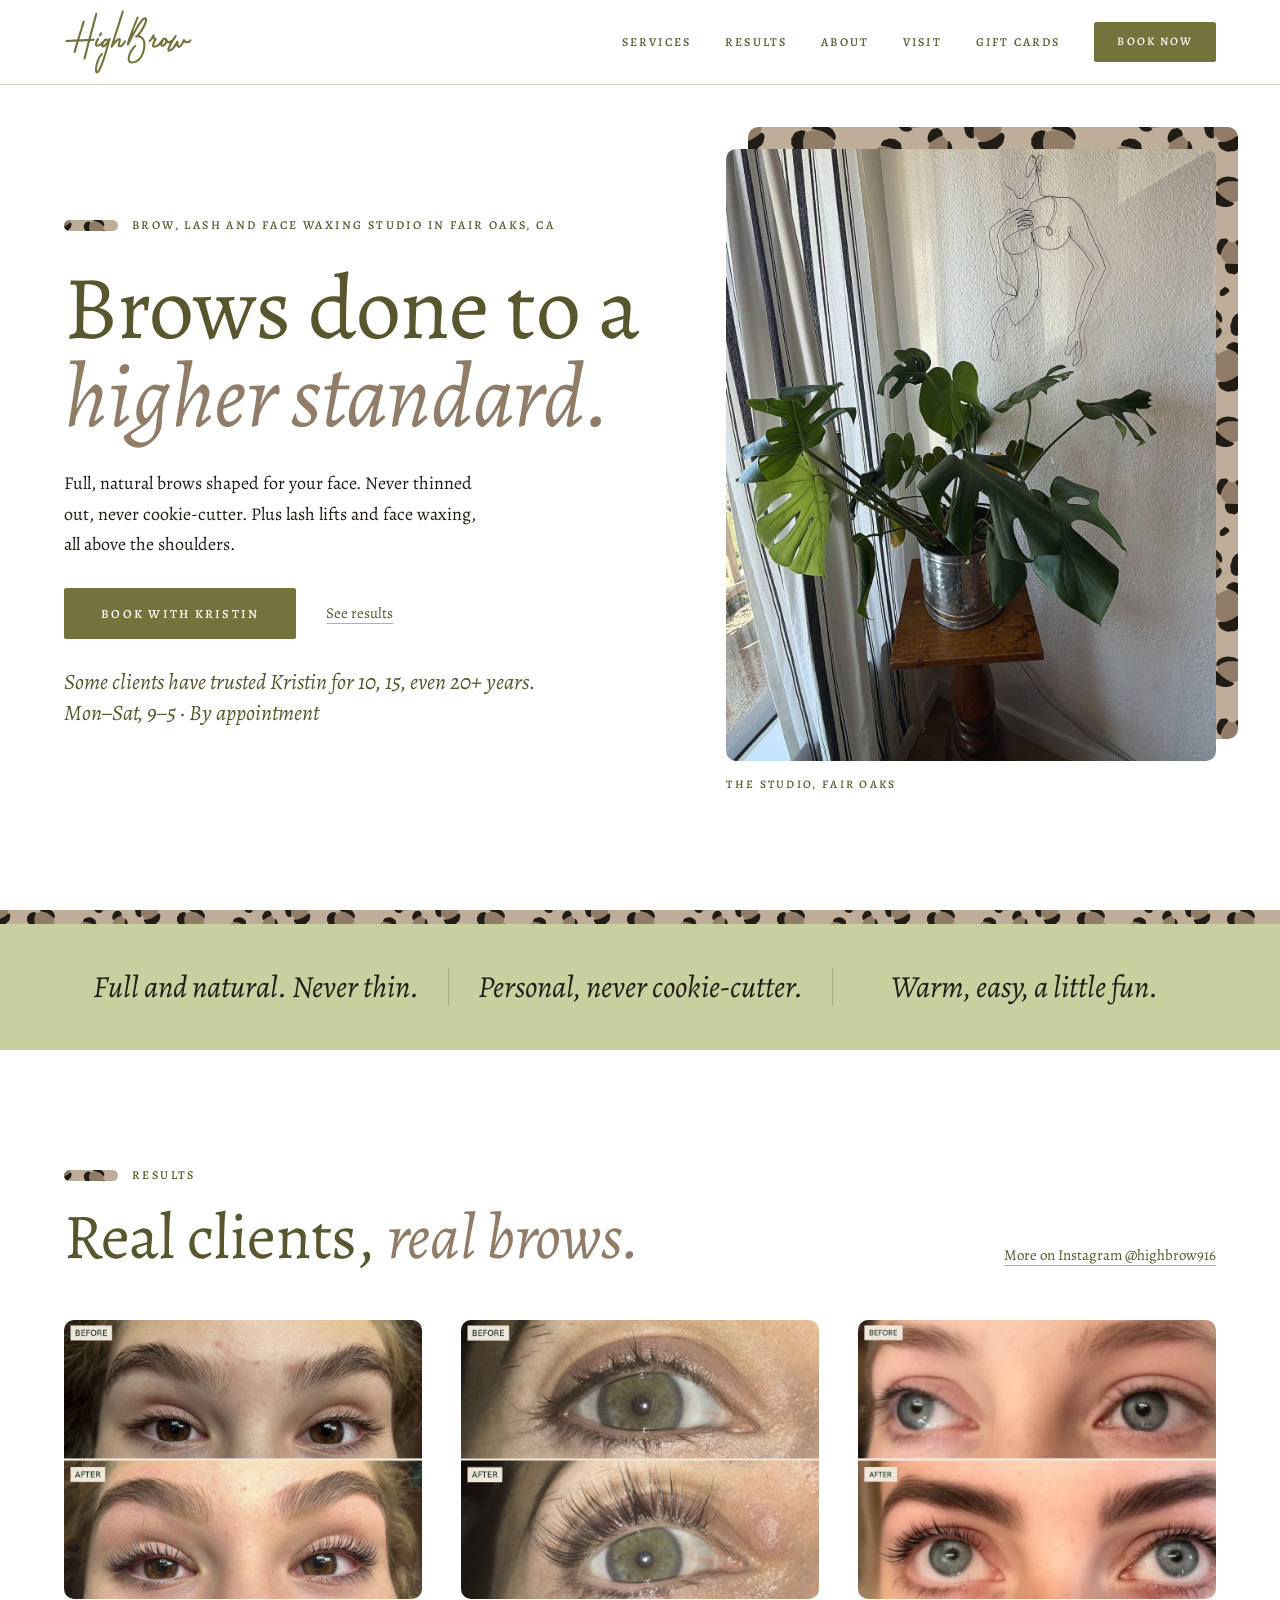
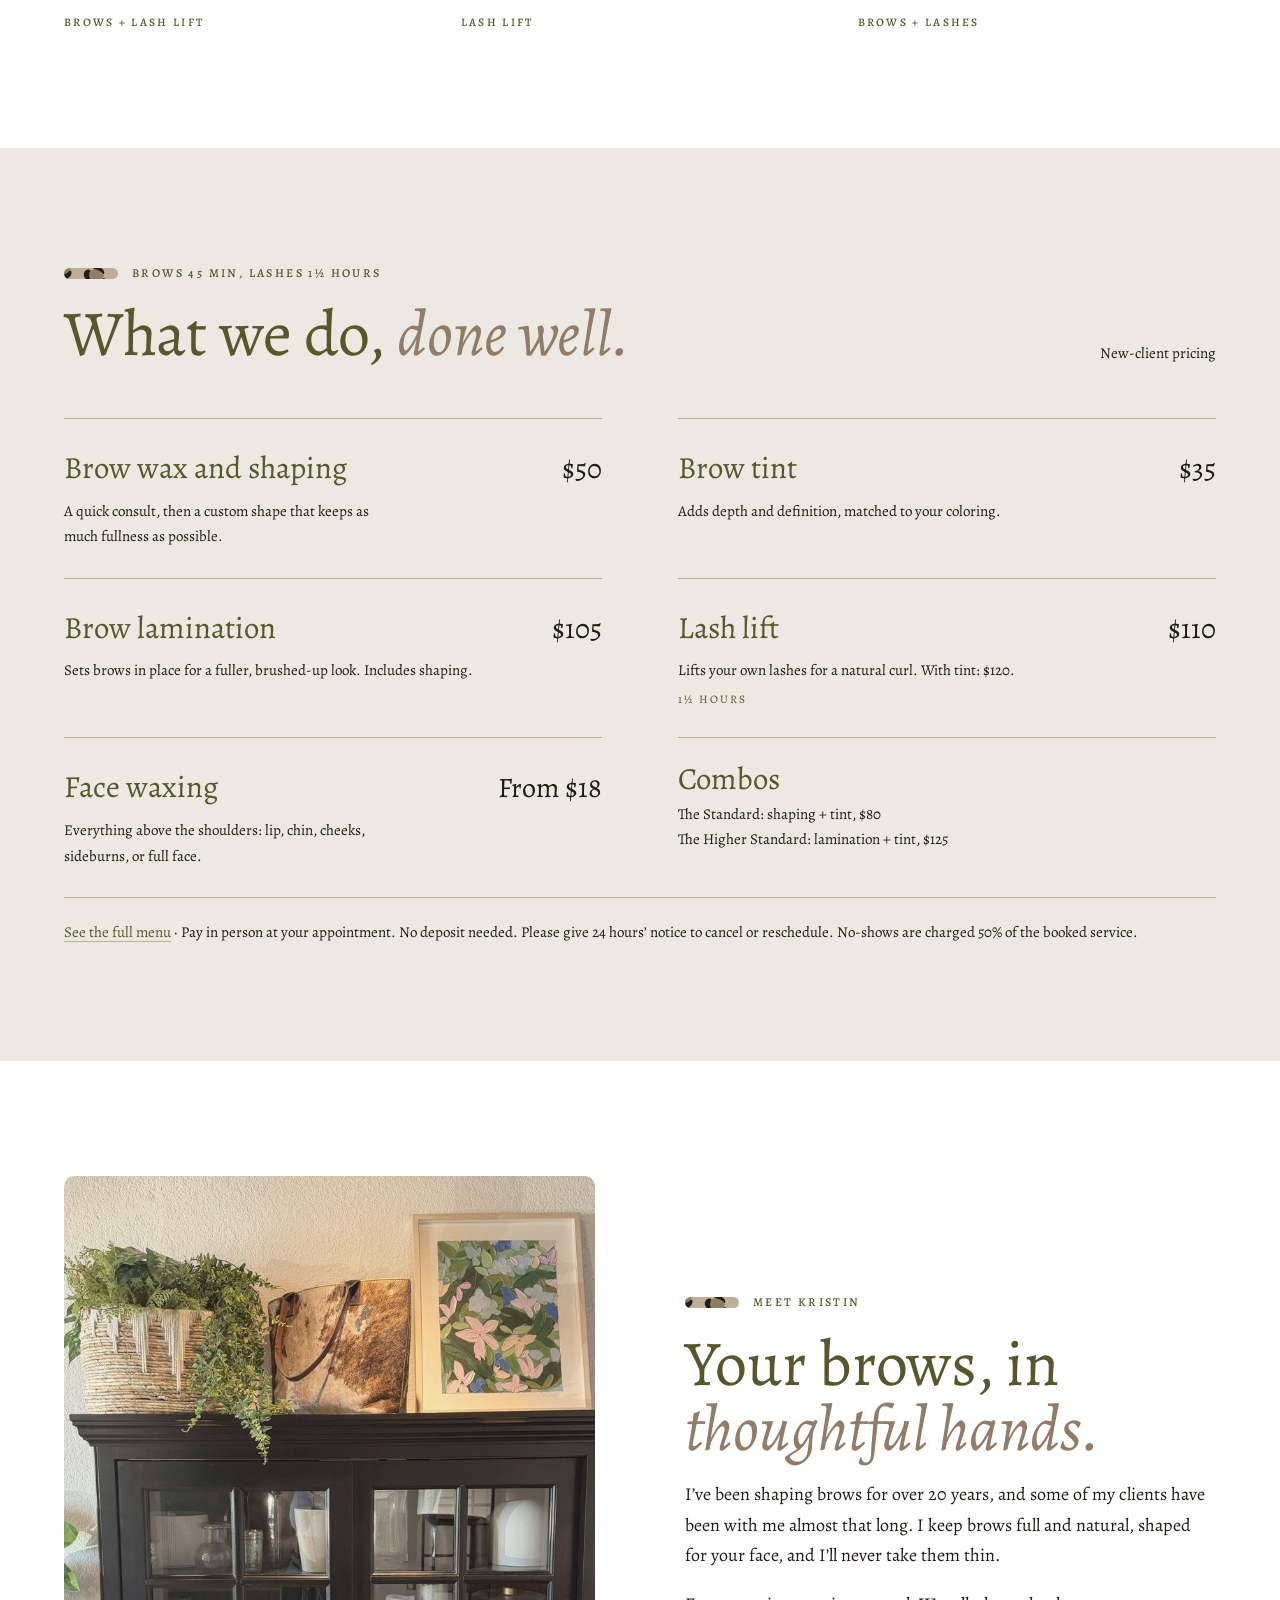
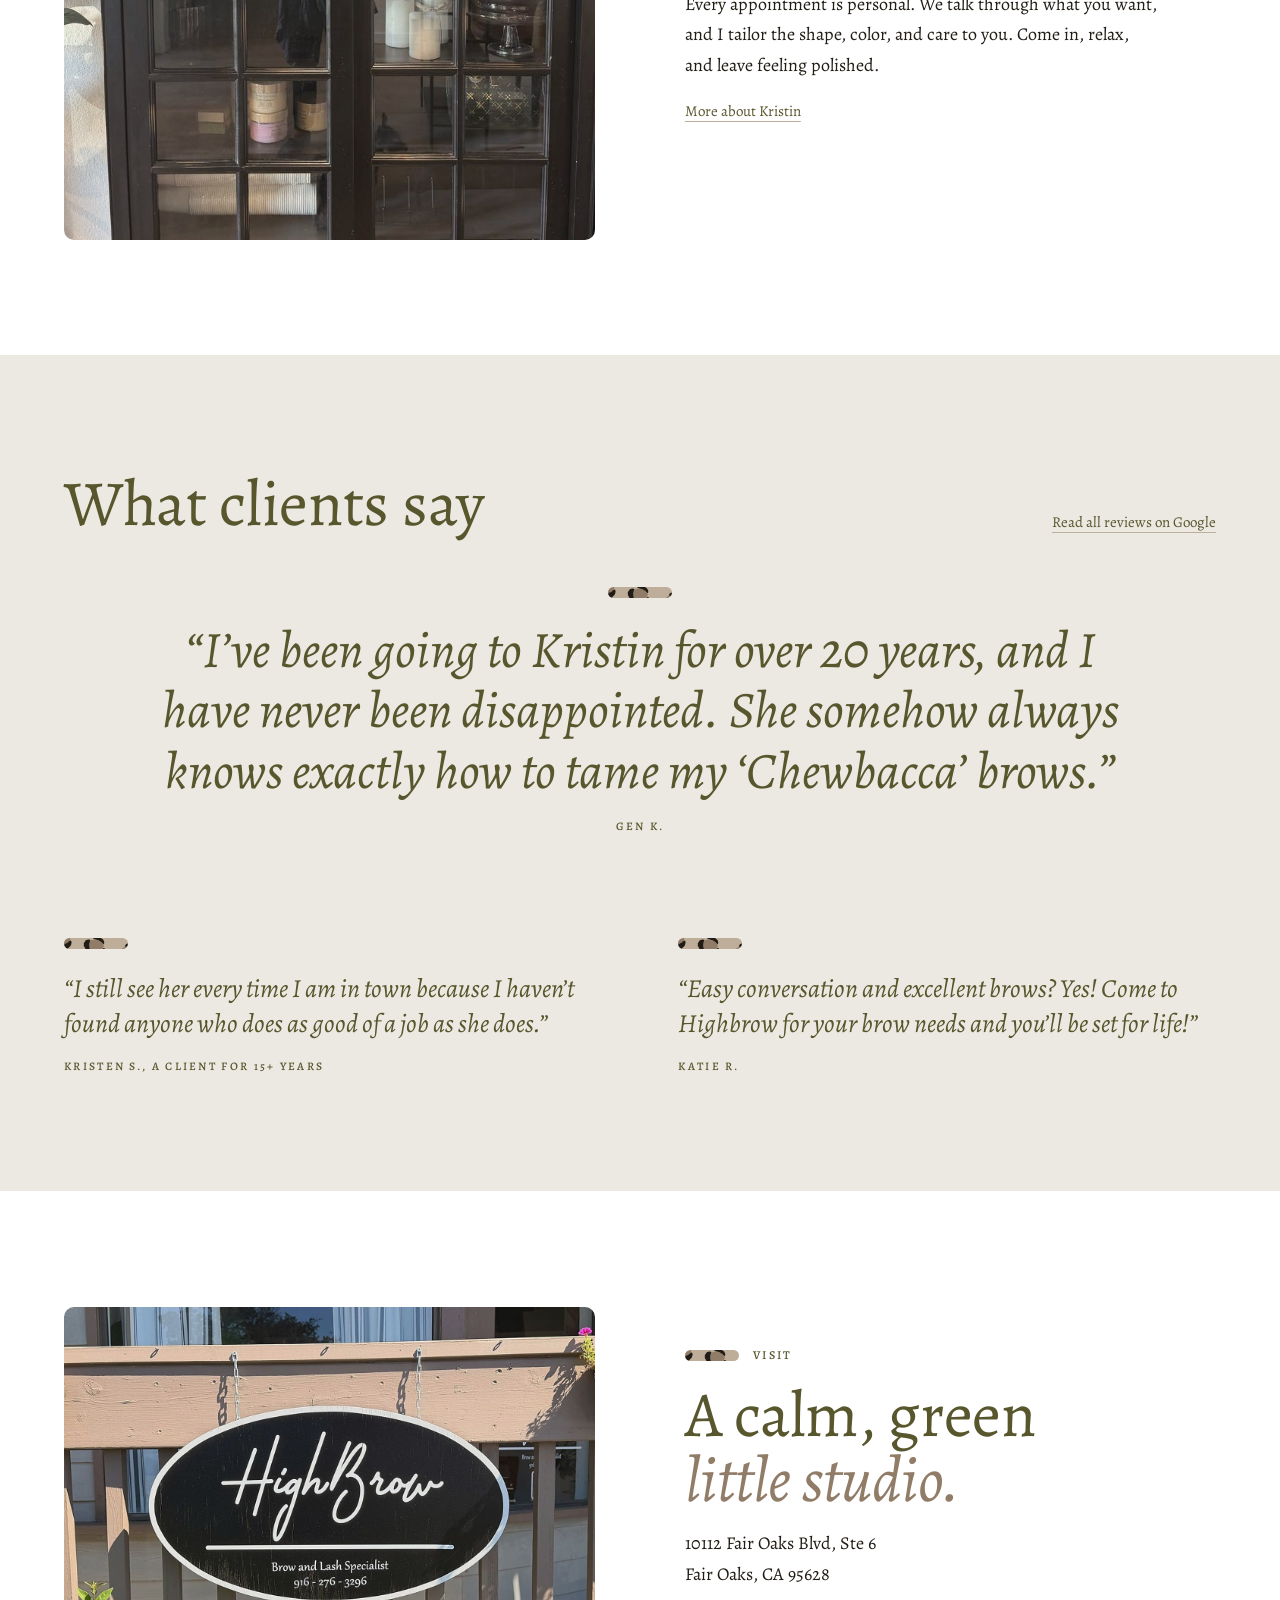
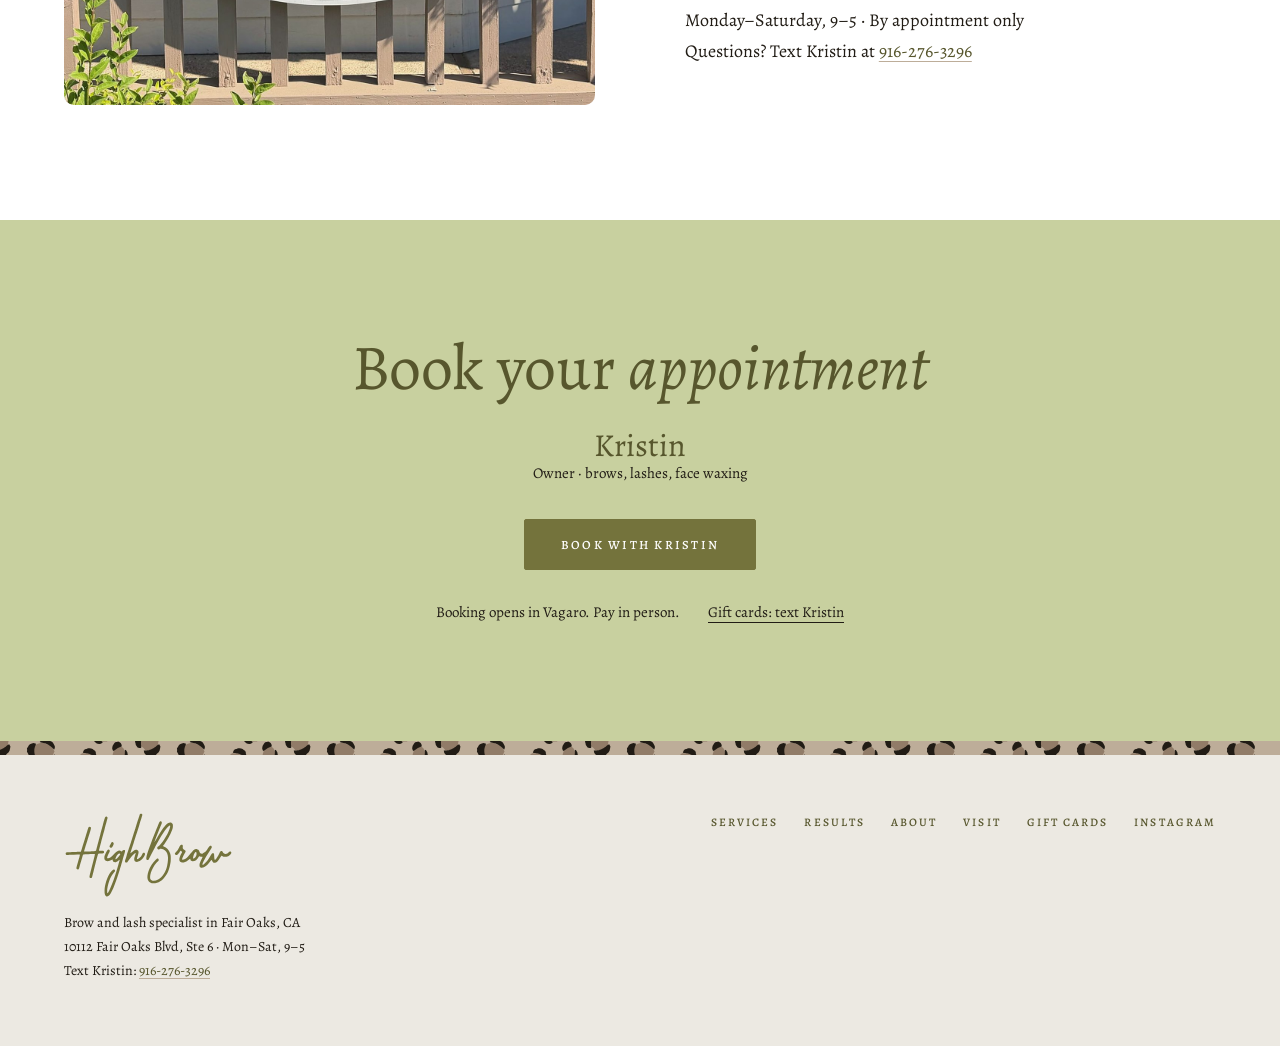
==== index.html @ 64d9496f "Initial commit via Netlify [skip ci]" ====
<!doctype html>
<html lang="en">
<head>
<meta charset="utf-8">
<meta name="viewport" content="width=device-width, initial-scale=1">
<script>document.documentElement.classList.add('js');setTimeout(function(){if(!window.hbReveal)document.documentElement.classList.remove('js')},2500)</script>
<title>Highbrow | Brow and lash studio in Fair Oaks, CA</title>
<meta name="description" content="Full, natural brows shaped for your face, plus lash lifts and face waxing. Brow specialist Kristin in Fair Oaks, CA. Mon–Sat, 9–5. Book online.">
<meta property="og:type" content="website">
<meta property="og:site_name" content="Highbrow">
<meta property="og:url" content="https://highbrow916.com/">
<meta property="og:title" content="Highbrow | Brow and lash studio in Fair Oaks, CA">
<meta property="og:description" content="Full, natural brows shaped for your face, plus lash lifts and face waxing. Brow specialist Kristin in Fair Oaks, CA. Mon–Sat, 9–5. Book online.">
<meta property="og:image" content="https://highbrow916.com/images/highbrow-share-card-v3.jpg">
<meta property="og:image:width" content="1200">
<meta property="og:image:height" content="630">
<meta property="og:image:alt" content="HighBrow, Brows done to a higher standard: before and after of a brow and lash lift at Highbrow in Fair Oaks, CA">
<meta name="twitter:card" content="summary_large_image">
<link rel="preconnect" href="https://fonts.googleapis.com">
<link rel="preconnect" href="https://fonts.gstatic.com" crossorigin>
<link href="https://fonts.googleapis.com/css2?family=Alegreya:ital,wght@0,400;0,500;1,400&display=swap" rel="stylesheet">
<link rel="stylesheet" href="styles.css">
<script src="site.js" defer></script>
</head>
<body><header class="top"><div class="wrap">
<a class="logo" href="index.html">HighBrow</a>
<nav class="nav" aria-label="Main"><a href="services.html">Services</a><a href="results.html">Results</a><a href="about.html">About</a><a href="visit.html">Visit</a><a href="sms:+19162763296">Gift&nbsp;cards</a><a class="btn" href="https://www.vagaro.com/highbrow">Book now</a></nav>
<details class="menu"><summary>Menu</summary><div class="panel"><a href="services.html">Services</a><a href="results.html">Results</a><a href="about.html">About</a><a href="visit.html">Visit</a><a href="sms:+19162763296">Gift&nbsp;cards</a><a href="https://www.vagaro.com/highbrow">Book&nbsp;now</a></div></details>
</div></header>
<main>
<section class="hero"><div class="copy">
<p class="reveal kicker">Brow, lash and face waxing studio in Fair&nbsp;Oaks,&nbsp;CA</p>
<h1 class="reveal">Brows done to a <em>higher&nbsp;standard.</em></h1>
<p class="reveal lead">Full, natural brows shaped for your face. Never thinned out, never <span class="nw">cookie-cutter.</span> Plus lash lifts and face waxing, all above&nbsp;the&nbsp;shoulders.</p>
<div class="reveal actions"><a class="btn" href="https://www.vagaro.com/highbrow">Book with Kristin</a><a href="results.html">See&nbsp;results</a></div>
<p class="reveal note">Some clients have trusted Kristin for 10, 15, even&nbsp;20+&nbsp;years.<br><span class="nw">Mon–Sat,</span> <span class="nw">9–5</span> ·&nbsp;By&nbsp;appointment</p>
</div><figure class="reveal hero-photo"><span class="frame"><img src="images/hero_monstera.jpg" alt="Monstera and line art in the Highbrow studio"></span><figcaption>The studio, Fair&nbsp;Oaks</figcaption></figure></section>
<div class="promise"><div class="wrap"><p class="reveal">Full and natural.&nbsp;Never&nbsp;thin.</p><p class="reveal">Personal,&nbsp;never&nbsp;<span class="nw">cookie-cutter.</span></p><p class="reveal">Warm, easy, a&nbsp;little&nbsp;fun.</p></div></div>
<section class="block"><div class="wrap"><div class="head"><div><p class="reveal kicker">Results</p><h2 class="reveal">Real clients, <em>real&nbsp;brows.</em></h2></div><a class="reveal" href="https://www.instagram.com/highbrow916/">More on&nbsp;Instagram&nbsp;@highbrow916</a></div><div class="grid3">
<figure class="reveal"><img src="images/ba_brow_lash.jpg" alt="Before and after: brows and lash lift"><figcaption>Brows +&nbsp;lash&nbsp;lift</figcaption></figure>
<figure class="reveal"><img src="images/ba_lash_green.jpg" alt="Before and after: lash lift"><figcaption>Lash&nbsp;lift</figcaption></figure>
<figure class="reveal"><img src="images/ba_brows_lash_3.jpg" alt="Before and after: brows and lashes"><figcaption>Brows&nbsp;+&nbsp;lashes</figcaption></figure>
</div></div></section>
<section class="block tone"><div class="wrap"><div class="head"><div><p class="reveal kicker">Brows 45 min, lashes&nbsp;1½&nbsp;hours</p><h2 class="reveal">What we do, <em>done&nbsp;well.</em></h2></div><span class="reveal small"><span class="nw">New-client</span>&nbsp;pricing</span></div>
<div class="svc">
<div class="reveal card"><div class="row"><h3>Brow wax and&nbsp;shaping</h3><span class="price">$50</span></div><p>A quick consult, then a custom shape that keeps as much fullness&nbsp;as&nbsp;possible.</p></div>
<div class="reveal card"><div class="row"><h3>Brow&nbsp;tint</h3><span class="price">$35</span></div><p>Adds depth and definition, matched to&nbsp;your&nbsp;coloring.</p></div>
<div class="reveal card"><div class="row"><h3>Brow&nbsp;lamination</h3><span class="price">$105</span></div><p>Sets brows in place for a fuller, <span class="nw">brushed-up</span> look.&nbsp;Includes&nbsp;shaping.</p></div>
<div class="reveal card"><div class="row"><h3>Lash&nbsp;lift</h3><span class="price">$110</span></div><p>Lifts your own lashes for a natural curl. With&nbsp;tint:&nbsp;$120.</p><span class="time">1½&nbsp;hours</span></div>
<div class="reveal card"><div class="row"><h3>Face&nbsp;waxing</h3><span class="price">From $18</span></div><p>Everything above the shoulders: lip, chin, cheeks, sideburns, or&nbsp;full&nbsp;face.</p></div>
<div class="reveal card feature"><div class="row"><h3>Combos</h3><span class="price"></span></div><p>The Standard: shaping +&nbsp;tint,&nbsp;$80<br>The Higher Standard: lamination +&nbsp;tint,&nbsp;$125</p></div>
</div><p class="reveal small" style="margin-top:22px"><a href="services.html">See the full menu</a> · Pay in person at your appointment. No deposit needed. Please give 24 hours’ notice to cancel or reschedule. <span class="nw">No-shows</span> are charged 50% of the&nbsp;booked&nbsp;service.</p></div></section>
<section class="block"><div class="wrap grid2"><img class="reveal photo" src="images/studio_cabinet.jpg" alt="Plants and cowhide details in the Highbrow studio">
<div style="display:flex;flex-direction:column;gap:18px"><p class="reveal kicker">Meet&nbsp;Kristin</p><h2 class="reveal">Your brows, in <em>thoughtful&nbsp;hands.</em></h2>
<p class="reveal">I’ve been shaping brows for over 20 years, and some of my clients have been with me almost that long. I keep brows full and natural, shaped for your face, and I’ll never take&nbsp;them&nbsp;thin.</p>
<p class="reveal">Every appointment is personal. We talk through what you want, and I tailor the shape, color, and care to you. Come in, relax, and leave&nbsp;feeling&nbsp;polished.</p>
<a class="more" href="about.html">More&nbsp;about&nbsp;Kristin</a></div></div></section>
<section class="block tone"><div class="wrap"><div class="head"><h2 class="reveal">What clients&nbsp;say</h2><a class="reveal" href="https://maps.app.goo.gl/ceVY121TUsL2Utbc6">Read all reviews&nbsp;on&nbsp;Google</a></div>
<div class="quotes"><blockquote class="reveal"><p>“I’ve been going to Kristin for over 20 years, and I have never been disappointed. She somehow always knows exactly how to tame my&nbsp;‘Chewbacca’&nbsp;brows.”</p><cite>Gen&nbsp;K.</cite></blockquote><blockquote class="reveal"><p>“I still see her every time I am in town because I haven’t found anyone who does as good of a job as&nbsp;she&nbsp;does.”</p><cite>Kristen S., a client for&nbsp;15+&nbsp;years</cite></blockquote><blockquote class="reveal"><p>“Easy conversation and excellent brows? Yes! Come to Highbrow for your brow needs and you’ll be set&nbsp;for&nbsp;life!”</p><cite>Katie&nbsp;R.</cite></blockquote></div></div></section>
<section class="block"><div class="wrap grid2"><img class="reveal wide" src="images/studio_sign.jpg" alt="The HighBrow sign outside the studio in Fair Oaks: Brow and Lash Specialist, 916-276-3296">
<div style="display:flex;flex-direction:column;gap:16px"><p class="reveal kicker">Visit</p><h2 class="reveal">A calm, green <em>little&nbsp;studio.</em></h2><p class="reveal">10112 Fair Oaks Blvd,&nbsp;Ste&nbsp;6<br>Fair Oaks,&nbsp;CA&nbsp;95628</p><p class="reveal"><span class="nw">Monday–Saturday,</span> <span class="nw">9–5</span> · By&nbsp;appointment&nbsp;only<br>Questions? Text Kristin&nbsp;at&nbsp;<a href="sms:+19162763296"><span class="nw">916-276-3296</span></a></p></div></div></section>
<section class="book"><div class="wrap"><h2 class="reveal" style="margin-bottom:28px">Book your&nbsp;<em>appointment</em></h2>
<div class="reveal card"><div><h3>Kristin</h3><p>Owner · brows, lashes,&nbsp;face&nbsp;waxing</p></div><a class="btn" href="https://www.vagaro.com/highbrow">Book with Kristin</a></div>
<div class="reveal row2"><span>Booking opens in Vagaro. Pay&nbsp;in&nbsp;person.</span><a href="sms:+19162763296">Gift cards:&nbsp;text&nbsp;Kristin</a></div></div></section>
</main>
<footer><div class="wrap">
<div><a class="logo" href="index.html">HighBrow</a><p>Brow and lash specialist in Fair&nbsp;Oaks,&nbsp;CA<br>10112 Fair Oaks Blvd, Ste 6 ·&nbsp;<span class="nw">Mon–Sat,</span>&nbsp;<span class="nw">9–5</span><br>Text&nbsp;Kristin:&nbsp;<a href="sms:+19162763296"><span class="nw">916-276-3296</span></a></p></div>
<nav aria-label="Footer"><a href="services.html">Services</a><a href="results.html">Results</a><a href="about.html">About</a><a href="visit.html">Visit</a><a href="sms:+19162763296">Gift&nbsp;cards</a><a href="https://www.instagram.com/highbrow916/">Instagram</a></nav>
</div></footer>
<div class="mbar"><a class="btn line" href="sms:+19162763296">Text</a><a class="btn" href="https://www.vagaro.com/highbrow">Book now</a></div>
</body>
</html>
---- styles.css ----
/* Palette (2026-10-23, Camille): measured from her "Léopard + Green" mood board: white, Lily Green, Cardamom Seed,
   leopard cream, tan and black. --cream is the leopard cream lightened so text on it stays readable. */
:root{--bg:#FFFFFF;--cream:#ECE9E2;--tan:#917C68;--sand:#BDAD99;--line:#D5CFBF;--lily:#C8D09F;--olive:#74733C;--olive-deep:#57562D;--ink:#211C15;
--serif:'Alegreya',Georgia,serif;
--section:clamp(72px,9vw,136px);
--radius-img:10px}
*{box-sizing:border-box}
html{scroll-behavior:smooth}
body{margin:0;background:var(--bg);color:var(--ink);font-family:var(--serif);font-size:18px;line-height:1.7;-webkit-font-smoothing:antialiased}
::selection{background:var(--lily);color:var(--ink)}
img{max-width:100%;display:block}
a{color:var(--olive-deep);text-decoration-color:var(--sand);text-decoration-thickness:1px;text-underline-offset:.24em}
a:hover{color:var(--olive-deep);text-decoration-color:var(--tan)}
a:focus-visible,button:focus-visible,summary:focus-visible{outline:2px solid var(--olive);outline-offset:3px}
/* Editorial type (fonts 2026-10-23, Camille: match the studio sign): large Alegreya headlines, one italic phrase per headline (<em>) in leopard tan. */
h1,h2,h3{font-family:var(--serif);font-weight:400;color:var(--olive-deep);margin:0;line-height:1.02;letter-spacing:-.005em;text-wrap:balance}
h1{font-size:clamp(48px,7.4vw,90px);line-height:.98}
h2{font-size:clamp(42px,5vw,68px)}
h3{font-size:28px;font-weight:400;letter-spacing:0}
h1 em,h2 em,h3 em{font-style:italic;font-weight:400;color:var(--tan)}
p{margin:0;text-wrap:pretty}
.nw{white-space:nowrap}
.wrap{max-width:1200px;margin:0 auto;padding:0 24px}
/* Small uppercase labels with a tiny leopard bar lead-in. */
.kicker{display:flex;align-items:center;gap:14px;font-size:12px;font-weight:500;color:var(--olive-deep);letter-spacing:.2em;text-transform:uppercase;text-wrap:balance}
.kicker::before{content:"";flex:none;width:54px;height:11px;border-radius:6px;background:url(images/leopard.svg) 0 0/110px}
/* Buttons: solid olive with white text, small uppercase label. */
.btn{display:inline-block;background:var(--olive);color:#fff;border:1px solid var(--olive);text-decoration:none;padding:17px 36px;border-radius:2px;font-size:12.5px;font-weight:500;letter-spacing:.18em;text-transform:uppercase;line-height:1.2;text-align:center;transition:background-color .25s ease,border-color .25s ease}
.btn:hover{color:#fff;background:var(--olive-deep);border-color:var(--olive-deep)}
.btn.line{background:transparent;color:var(--olive-deep);border-color:var(--olive)}
.btn.line:hover{background:var(--cream);color:var(--olive-deep)}
.more,.actions a:not(.btn),.head > a,.head .small a,.row2 a{font-size:15px;text-underline-offset:.35em}
/* Header */
.top{border-bottom:1px solid var(--line);background:var(--bg);position:sticky;top:0;z-index:20}
.top .wrap{display:flex;align-items:center;justify-content:space-between;height:84px}
/* Logo: the "HighBrow" lettering traced from the studio's window sign (images/highbrow-logo.svg), drawn in olive.
   The link keeps its text for screen readers; font-size:0 hides it visually. */
.logo{display:block;width:128px;aspect-ratio:1641/826;font-size:0;color:var(--olive);text-decoration:none}
.logo::before{content:"";display:block;height:100%;background:currentColor;-webkit-mask:url(images/highbrow-logo.svg) center/contain no-repeat;mask:url(images/highbrow-logo.svg) center/contain no-repeat}
.logo:hover{color:var(--olive)}
.nav{display:flex;align-items:center;gap:34px;font-size:12px;font-weight:500;letter-spacing:.18em;text-transform:uppercase}
.nav a{text-decoration:none;padding:4px 0}
.nav a:hover{text-decoration:underline;text-decoration-color:var(--tan)}
.nav a.btn{padding:12px 22px;font-size:11.5px;color:#fff}
.nav a.btn:hover{text-decoration:none}
.nav a[aria-current="page"]{border-bottom:1px solid var(--tan)}
.menu{display:none}
/* Hero: copy beside an inset photo, inside the page width. */
.hero{max-width:1200px;margin:0 auto;padding:clamp(40px,5vw,72px) 24px var(--section);display:grid;grid-template-columns:minmax(0,1.1fr) minmax(0,.9fr);gap:clamp(32px,5vw,80px);align-items:center}
.hero .copy{display:flex;flex-direction:column;justify-content:center;gap:28px}
.hero .copy p.lead{font-size:18px;max-width:470px}
.hero img{width:100%;aspect-ratio:4/5;max-height:720px;object-fit:cover;border-radius:var(--radius-img)}
.hero-photo{gap:14px}
/* Leopard accent (Kristin loves animal print): a leopard panel peeks out behind the homepage photo. */
.hero-photo .frame{position:relative;display:block;isolation:isolate}
.hero-photo .frame::before{content:"";position:absolute;inset:-22px -22px 22px 22px;background:url(images/leopard.svg) 0 0/240px;border-radius:var(--radius-img);z-index:-1}
.hero-photo figcaption{font-size:11.5px;letter-spacing:.2em;text-transform:uppercase;color:var(--olive-deep)}
.hero .note{font-family:var(--serif);font-style:italic;font-size:22px;line-height:1.4;color:var(--olive-deep)}
.actions{display:flex;align-items:center;gap:30px;flex-wrap:wrap}
.page-hero{grid-template-columns:minmax(0,1.3fr) minmax(0,1fr);padding-bottom:clamp(56px,7vw,104px)}
.page-hero img{aspect-ratio:4/3;max-height:none}
.page-hero h1{font-size:clamp(50px,6.2vw,88px)}
.page-hero .copy p.lead{max-width:none}
.page-hero img[src*="hero_monstera"]{object-position:50% 0}
.page-hero img[src*="studio_cabinet"]{object-position:50% 0}
/* Promise: a Lily Green band with three italic lines. */
/* Thin leopard ribbons as dividers: top of the promise strip and top of the footer. */
.promise,footer{position:relative}
.promise::before,footer::before{content:"";position:absolute;left:0;right:0;top:0;height:14px;background:url(images/leopard.svg) 0 0/150px}
.promise{background:var(--lily);padding-top:14px}
.promise .wrap{display:grid;grid-template-columns:repeat(3,minmax(0,1fr));padding-top:44px;padding-bottom:44px;text-align:center;font-family:var(--serif);font-style:italic;font-size:clamp(25px,2.4vw,31px);line-height:1.25;color:var(--ink)}
.promise p{padding:0 24px}
.promise p+p{border-left:1px solid rgba(33,28,21,.2)}
section.block{padding:var(--section) 0}
/* Alternate sections sit on cream. */
section.tone{background:var(--cream)}
.head{display:flex;justify-content:space-between;align-items:flex-end;gap:24px;margin-bottom:clamp(36px,4vw,56px);flex-wrap:wrap}
.head > div{display:flex;flex-direction:column;gap:18px}
.grid3{display:grid;grid-template-columns:repeat(3,minmax(0,1fr));gap:clamp(24px,3vw,40px)}
.grid2{display:grid;grid-template-columns:minmax(0,1fr) minmax(0,1fr);gap:clamp(40px,7vw,104px);align-items:center}
figure{margin:0;display:flex;flex-direction:column;gap:14px}
figure img{width:100%;aspect-ratio:9/7;object-fit:cover;border-radius:var(--radius-img)}
figcaption{font-size:11.5px;font-weight:500;letter-spacing:.2em;text-transform:uppercase;color:var(--olive-deep)}
.card{background:var(--cream);border-radius:2px;padding:26px 28px;display:flex;flex-direction:column;gap:8px}
.card.feature{box-shadow:inset 0 0 0 1px var(--tan)}
.card .row{display:flex;justify-content:space-between;align-items:baseline;gap:16px}
.price{color:var(--ink);font-size:16px;font-weight:500;white-space:nowrap}
.card p{font-size:15px}
.card .time{font-size:11.5px;letter-spacing:.18em;text-transform:uppercase;color:var(--olive-deep)}
.small{font-size:15px}
/* Price menu: hairline rows, serif names and prices, like a salon menu. */
.svc{display:grid;grid-template-columns:repeat(2,minmax(0,1fr));column-gap:clamp(40px,6vw,96px);border-bottom:1px solid var(--sand)}
.svc .card{background:none;border-radius:0;box-shadow:none;padding:26px 0 28px;border-top:1px solid var(--sand);gap:6px}
.svc .card .row h3{font-size:clamp(27px,2.4vw,33px)}
.svc .price{font-family:var(--serif);font-size:clamp(25px,2.2vw,30px);font-weight:400}
.svc .card p{font-size:15px;max-width:440px}
.group{display:grid;grid-template-columns:minmax(0,1fr) minmax(0,2.2fr);gap:clamp(24px,5vw,80px);align-items:start;margin-bottom:clamp(56px,7vw,96px)}
.group h2{font-size:clamp(40px,4.2vw,58px);padding-top:16px}
.group .svc{grid-template-columns:minmax(0,1fr)}
@media (min-width:861px){.group ~ .small,.group ~ .actions{margin-left:calc((100% - clamp(24px,5vw,80px)) / 3.2 + clamp(24px,5vw,80px))}}
/* Reviews: the first quote is a large centered pull quote, the rest sit below it. */
blockquote{margin:0;display:flex;flex-direction:column;gap:16px}
blockquote::before{content:"";width:64px;height:11px;border-radius:6px;background:url(images/leopard.svg) 0 0/110px;margin-bottom:6px}
blockquote p{font-family:var(--serif);font-style:italic;font-size:26px;line-height:1.35;color:var(--olive-deep)}
cite{font-style:normal;font-size:11.5px;font-weight:500;letter-spacing:.2em;text-transform:uppercase;color:var(--olive-deep)}
.quotes{display:grid;grid-template-columns:repeat(2,minmax(0,1fr));gap:clamp(48px,6vw,80px) clamp(40px,6vw,88px);align-items:start}
.quotes.q3{grid-template-columns:repeat(3,minmax(0,1fr))}
.quotes blockquote:first-child{grid-column:1/-1;align-items:center;text-align:center;max-width:960px;margin:0 auto clamp(8px,2vw,24px)}
.quotes blockquote:first-child p{font-size:clamp(32px,4vw,52px);line-height:1.18}
.photo{width:100%;aspect-ratio:4/5;object-fit:cover;border-radius:var(--radius-img)}
.wide{width:100%;aspect-ratio:4/3;object-fit:cover;border-radius:var(--radius-img)}
/* About: wider text column so her set line breaks fit (see about.html) */
.about-split{grid-template-columns:minmax(0,.8fr) minmax(0,1.2fr)}
.about-split p{max-width:540px}
.pillars{counter-reset:pillar}
.pillars .card{background:none;border-radius:0;padding:26px 0 0;border-top:1px solid var(--sand);gap:12px;counter-increment:pillar}
.pillars .card::before{content:counter(pillar,decimal-leading-zero);font-family:var(--serif);font-style:italic;font-size:26px;color:var(--tan)}
.pillars .card h3{font-size:32px}
.gallery{align-items:start}
.gallery img:nth-child(2){margin-top:72px}
/* Booking and closing bands: Lily Green, centered, generous space. */
.book,.cta{background:var(--lily);color:var(--ink)}
.book h2 em,.cta h2 em{color:inherit}
.book a:not(.btn),.cta a:not(.btn){color:var(--ink);text-decoration-color:var(--ink)}
.book{padding:var(--section) 0;text-align:center}
.book .wrap{display:flex;flex-direction:column;align-items:center}
.book .card{background:none;padding:0;align-items:center;gap:6px}
.book .card .btn{margin-top:26px}
.book .card h3{font-size:32px}
.book .row2{display:flex;justify-content:center;align-items:center;margin-top:30px;font-size:15px;flex-wrap:wrap;gap:10px 28px}
.cta{text-align:center;padding:var(--section) 24px;display:flex;flex-direction:column;align-items:center;gap:22px}
.cta .actions{margin-top:10px;justify-content:center}
.faq{border-top:1px solid var(--sand);padding:26px 0;display:grid;grid-template-columns:380px minmax(0,1fr);gap:32px}
.faq:last-child{border-bottom:1px solid var(--sand)}
.faq h3{font-size:28px}
.map{width:100%;aspect-ratio:4/3;border:0;border-radius:var(--radius-img)}
footer{background:var(--cream);padding:72px 0 64px}
footer .wrap{display:flex;justify-content:space-between;align-items:flex-start;gap:32px;flex-wrap:wrap;font-size:14px}
footer .logo{width:168px;margin-bottom:14px}
footer nav{display:flex;gap:26px;flex-wrap:wrap;font-size:11.5px;font-weight:500;letter-spacing:.18em;text-transform:uppercase}
footer nav a{text-decoration:none}
footer nav a:hover{text-decoration:underline;text-decoration-color:var(--tan)}
.mbar{display:none}
@media (min-width:980px){.one-line{white-space:nowrap;font-size:min(18px,1.75vw)}}
/* Smallest phones (320px): keep glued headline and pull-quote endings inside the screen. */
@media (max-width:359px){h1{font-size:41px}.page-hero h1{font-size:44px}.quotes blockquote:first-child p{font-size:28px}}
@media (max-width:979px){br.dk{display:none}}
@media (max-width:860px){
 body{font-size:17px}
 :root{--radius-img:8px}
 .nav{display:none}
 .menu{display:block;position:relative}
 .menu summary{list-style:none;cursor:pointer;font-weight:500;font-size:12px;letter-spacing:.18em;text-transform:uppercase;padding:8px 0;color:var(--olive-deep)}
 .menu summary::-webkit-details-marker{display:none}
 .menu .panel{position:absolute;right:0;top:44px;background:var(--bg);border:1px solid var(--line);border-radius:2px;padding:16px 22px;display:flex;flex-direction:column;gap:14px;min-width:200px;font-size:12px;font-weight:500;letter-spacing:.18em;text-transform:uppercase;box-shadow:0 14px 30px -18px rgba(33,28,21,.35)}
 .menu .panel a{text-decoration:none}
 .top .wrap{height:66px}
 .logo{width:100px}
 .hero,.page-hero{grid-template-columns:minmax(0,1fr);padding-top:20px;padding-bottom:64px;gap:30px}
 .hero > img,.hero-photo{order:-1}
 .hero-photo figcaption{display:none}
 .hero-photo .frame::before{inset:-14px -14px 14px 14px}
 .hero img{aspect-ratio:1/1;object-position:50% 4%}
 .page-hero img{aspect-ratio:4/3}
 .hero .actions .btn{width:100%}
 .promise .wrap{grid-template-columns:minmax(0,1fr);gap:14px;padding-top:32px;padding-bottom:32px}
 .promise p+p{border-left:0}
 .grid3,.grid2,.svc,.quotes,.quotes.q3,.group{grid-template-columns:minmax(0,1fr)}
 .grid3,.grid2{gap:32px}
 .group{gap:8px}
 .group h2{padding-top:0}
 .quotes blockquote:first-child{margin-bottom:0}
 .gallery img:nth-child(2){margin-top:0}
 .faq{grid-template-columns:minmax(0,1fr);gap:6px}
 .mbar{display:flex;position:fixed;left:0;right:0;bottom:0;background:var(--bg);border-top:1px solid var(--line);padding:12px 16px calc(12px + env(safe-area-inset-bottom));gap:12px;z-index:30}
 .mbar a{flex:1}.mbar a.btn:last-child{flex:2}
 .mbar .btn{padding:15px 12px}
 footer{padding:56px 0 120px}
 footer .logo{width:140px}
}
/* Scroll reveal (site.js): blocks fade up into place as they scroll into view. */
html.js .reveal{opacity:0;transform:translateY(32px);transition:opacity .9s cubic-bezier(.22,1,.36,1),transform .9s cubic-bezier(.22,1,.36,1)}
html.js .reveal.in{opacity:1;transform:none}
@media (prefers-reduced-motion:reduce){html{scroll-behavior:auto}.btn{transition:none}html.js .reveal{opacity:1;transform:none;transition:none}}
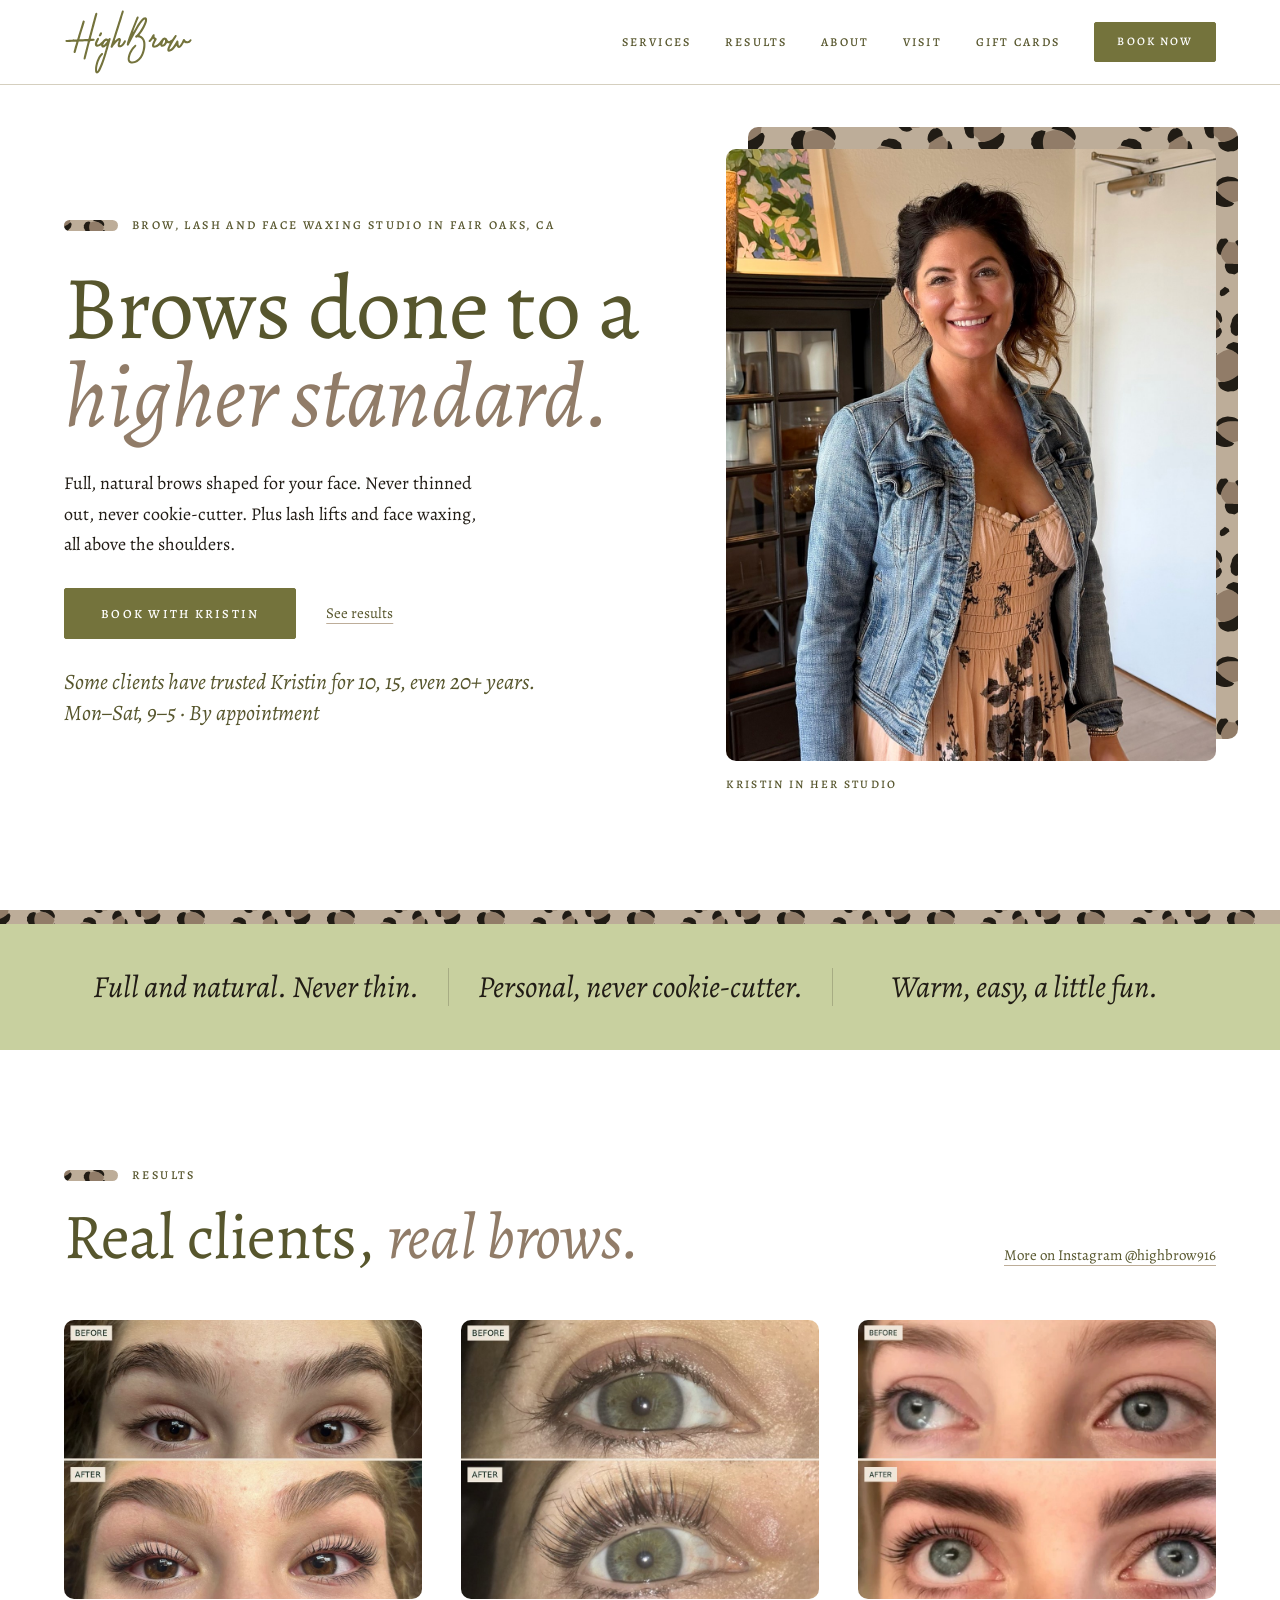
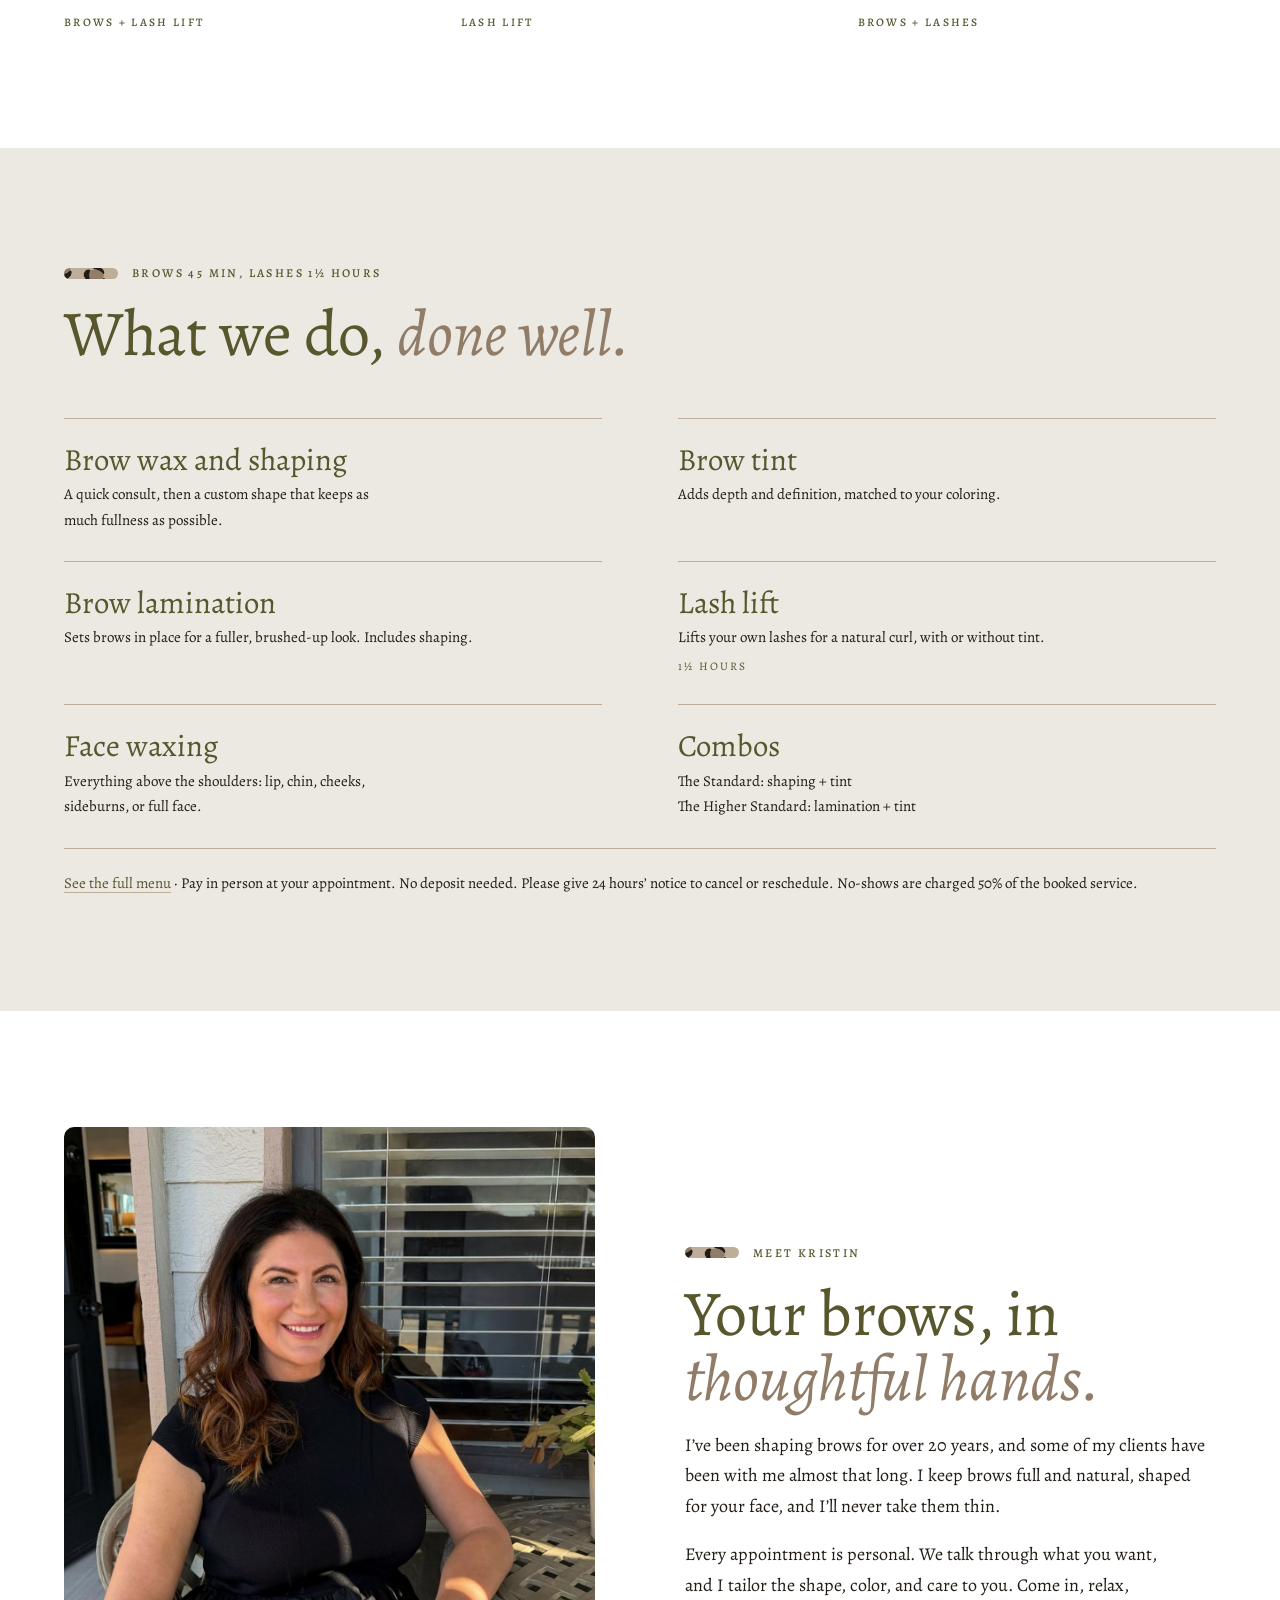
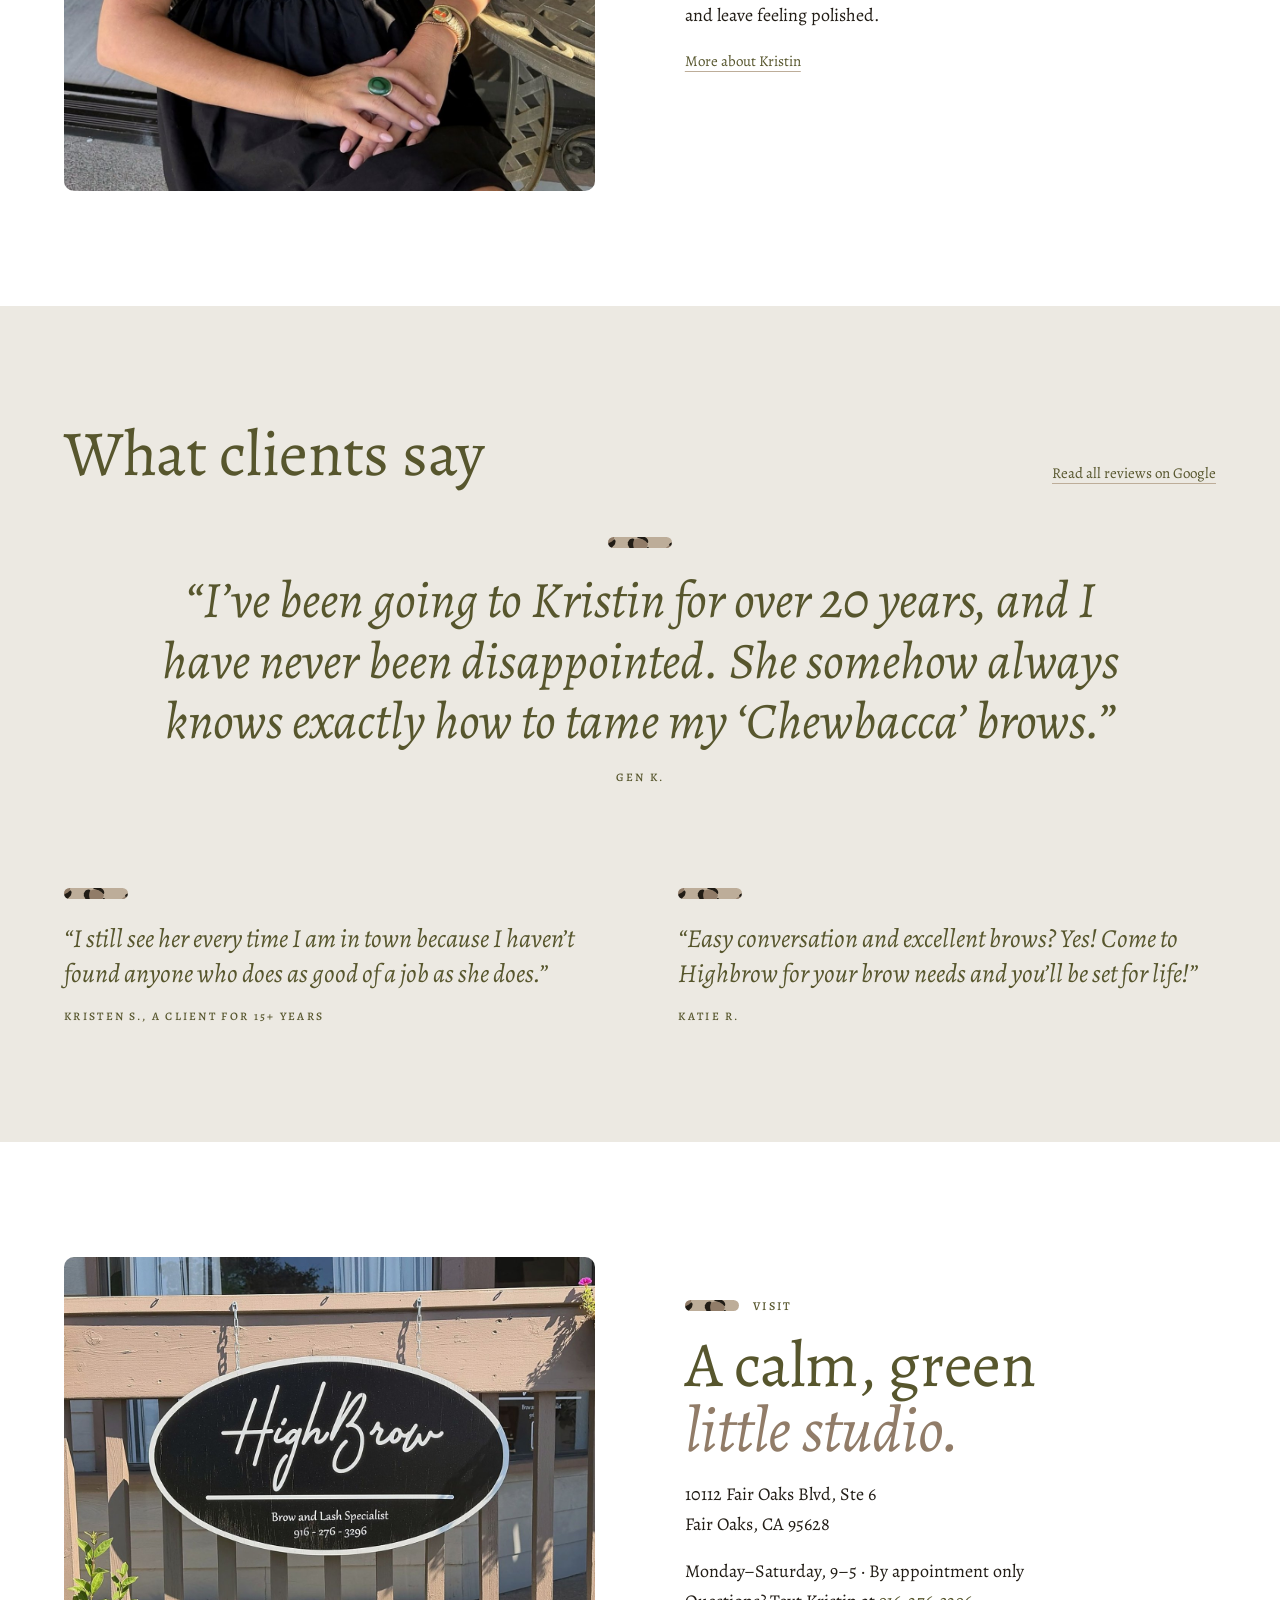
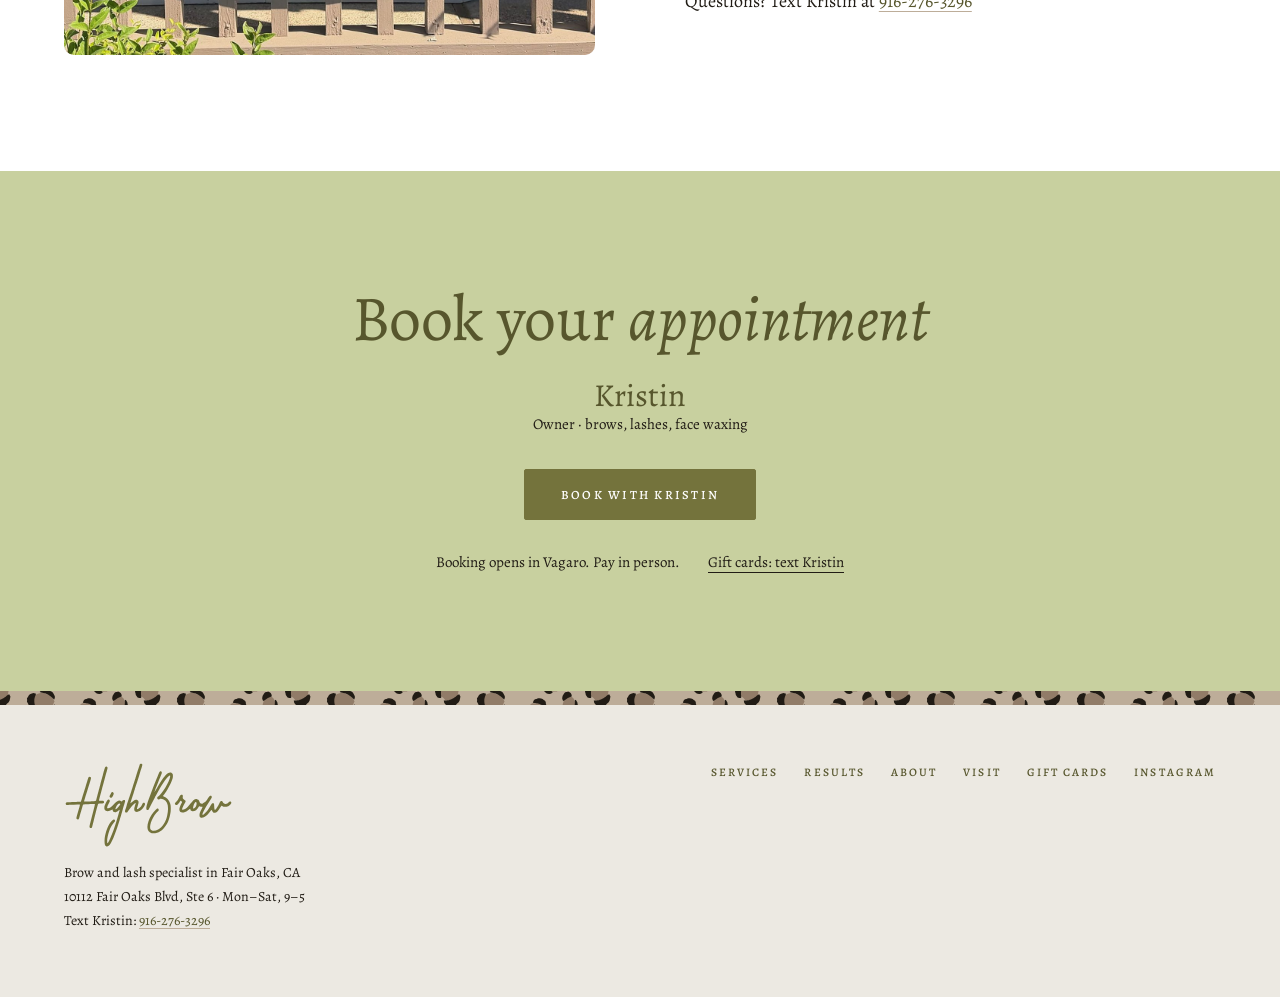
==== commit 3a6a57a1: "Update the live site from highbrow-site (Kristin photos, no prices) Netlify deploys from this reposi" ====
--- a/index.html
+++ b/index.html
@@ -34,23 +34,23 @@
 <p class="reveal lead">Full, natural brows shaped for your face. Never thinned out, never <span class="nw">cookie-cutter.</span> Plus lash lifts and face waxing, all above&nbsp;the&nbsp;shoulders.</p>
 <div class="reveal actions"><a class="btn" href="https://www.vagaro.com/highbrow">Book with Kristin</a><a href="results.html">See&nbsp;results</a></div>
 <p class="reveal note">Some clients have trusted Kristin for 10, 15, even&nbsp;20+&nbsp;years.<br><span class="nw">Mon–Sat,</span> <span class="nw">9–5</span> ·&nbsp;By&nbsp;appointment</p>
-</div><figure class="reveal hero-photo"><span class="frame"><img src="images/hero_monstera.jpg" alt="Monstera and line art in the Highbrow studio"></span><figcaption>The studio, Fair&nbsp;Oaks</figcaption></figure></section>
+</div><figure class="reveal hero-photo"><span class="frame"><img src="images/kristin_smile.jpg" alt="Kristin, owner of Highbrow, smiling in her studio in Fair Oaks"></span><figcaption>Kristin in&nbsp;her&nbsp;studio</figcaption></figure></section>
 <div class="promise"><div class="wrap"><p class="reveal">Full and natural.&nbsp;Never&nbsp;thin.</p><p class="reveal">Personal,&nbsp;never&nbsp;<span class="nw">cookie-cutter.</span></p><p class="reveal">Warm, easy, a&nbsp;little&nbsp;fun.</p></div></div>
 <section class="block"><div class="wrap"><div class="head"><div><p class="reveal kicker">Results</p><h2 class="reveal">Real clients, <em>real&nbsp;brows.</em></h2></div><a class="reveal" href="https://www.instagram.com/highbrow916/">More on&nbsp;Instagram&nbsp;@highbrow916</a></div><div class="grid3">
 <figure class="reveal"><img src="images/ba_brow_lash.jpg" alt="Before and after: brows and lash lift"><figcaption>Brows +&nbsp;lash&nbsp;lift</figcaption></figure>
 <figure class="reveal"><img src="images/ba_lash_green.jpg" alt="Before and after: lash lift"><figcaption>Lash&nbsp;lift</figcaption></figure>
 <figure class="reveal"><img src="images/ba_brows_lash_3.jpg" alt="Before and after: brows and lashes"><figcaption>Brows&nbsp;+&nbsp;lashes</figcaption></figure>
 </div></div></section>
-<section class="block tone"><div class="wrap"><div class="head"><div><p class="reveal kicker">Brows 45 min, lashes&nbsp;1½&nbsp;hours</p><h2 class="reveal">What we do, <em>done&nbsp;well.</em></h2></div><span class="reveal small"><span class="nw">New-client</span>&nbsp;pricing</span></div>
+<section class="block tone"><div class="wrap"><div class="head"><div><p class="reveal kicker">Brows 45 min, lashes&nbsp;1½&nbsp;hours</p><h2 class="reveal">What we do, <em>done&nbsp;well.</em></h2></div></div>
 <div class="svc">
-<div class="reveal card"><div class="row"><h3>Brow wax and&nbsp;shaping</h3><span class="price">$50</span></div><p>A quick consult, then a custom shape that keeps as much fullness&nbsp;as&nbsp;possible.</p></div>
-<div class="reveal card"><div class="row"><h3>Brow&nbsp;tint</h3><span class="price">$35</span></div><p>Adds depth and definition, matched to&nbsp;your&nbsp;coloring.</p></div>
-<div class="reveal card"><div class="row"><h3>Brow&nbsp;lamination</h3><span class="price">$105</span></div><p>Sets brows in place for a fuller, <span class="nw">brushed-up</span> look.&nbsp;Includes&nbsp;shaping.</p></div>
-<div class="reveal card"><div class="row"><h3>Lash&nbsp;lift</h3><span class="price">$110</span></div><p>Lifts your own lashes for a natural curl. With&nbsp;tint:&nbsp;$120.</p><span class="time">1½&nbsp;hours</span></div>
-<div class="reveal card"><div class="row"><h3>Face&nbsp;waxing</h3><span class="price">From $18</span></div><p>Everything above the shoulders: lip, chin, cheeks, sideburns, or&nbsp;full&nbsp;face.</p></div>
-<div class="reveal card feature"><div class="row"><h3>Combos</h3><span class="price"></span></div><p>The Standard: shaping +&nbsp;tint,&nbsp;$80<br>The Higher Standard: lamination +&nbsp;tint,&nbsp;$125</p></div>
+<div class="reveal card"><div class="row"><h3>Brow wax and&nbsp;shaping</h3></div><p>A quick consult, then a custom shape that keeps as much fullness&nbsp;as&nbsp;possible.</p></div>
+<div class="reveal card"><div class="row"><h3>Brow&nbsp;tint</h3></div><p>Adds depth and definition, matched to&nbsp;your&nbsp;coloring.</p></div>
+<div class="reveal card"><div class="row"><h3>Brow&nbsp;lamination</h3></div><p>Sets brows in place for a fuller, <span class="nw">brushed-up</span> look.&nbsp;Includes&nbsp;shaping.</p></div>
+<div class="reveal card"><div class="row"><h3>Lash&nbsp;lift</h3></div><p>Lifts your own lashes for a natural curl, with or&nbsp;without&nbsp;tint.</p><span class="time">1½&nbsp;hours</span></div>
+<div class="reveal card"><div class="row"><h3>Face&nbsp;waxing</h3></div><p>Everything above the shoulders: lip, chin, cheeks, sideburns, or&nbsp;full&nbsp;face.</p></div>
+<div class="reveal card feature"><div class="row"><h3>Combos</h3></div><p>The Standard: shaping&nbsp;+&nbsp;tint<br>The Higher Standard: lamination&nbsp;+&nbsp;tint</p></div>
 </div><p class="reveal small" style="margin-top:22px"><a href="services.html">See the full menu</a> · Pay in person at your appointment. No deposit needed. Please give 24 hours’ notice to cancel or reschedule. <span class="nw">No-shows</span> are charged 50% of the&nbsp;booked&nbsp;service.</p></div></section>
-<section class="block"><div class="wrap grid2"><img class="reveal photo" src="images/studio_cabinet.jpg" alt="Plants and cowhide details in the Highbrow studio">
+<section class="block"><div class="wrap grid2"><img class="reveal photo" src="images/kristin_portrait.jpg" alt="Kristin, owner of Highbrow, smiling outside her studio in Fair Oaks">
 <div style="display:flex;flex-direction:column;gap:18px"><p class="reveal kicker">Meet&nbsp;Kristin</p><h2 class="reveal">Your brows, in <em>thoughtful&nbsp;hands.</em></h2>
 <p class="reveal">I’ve been shaping brows for over 20 years, and some of my clients have been with me almost that long. I keep brows full and natural, shaped for your face, and I’ll never take&nbsp;them&nbsp;thin.</p>
 <p class="reveal">Every appointment is personal. We talk through what you want, and I tailor the shape, color, and care to you. Come in, relax, and leave&nbsp;feeling&nbsp;polished.</p>
--- a/styles.css
+++ b/styles.css
@@ -61,7 +61,7 @@
 .page-hero img{aspect-ratio:4/3;max-height:none}
 .page-hero h1{font-size:clamp(50px,6.2vw,88px)}
 .page-hero .copy p.lead{max-width:none}
-.page-hero img[src*="hero_monstera"]{object-position:50% 0}
+.page-hero img[src*="hero_monstera"]{object-position:50% 15%}
 .page-hero img[src*="studio_cabinet"]{object-position:50% 0}
 /* Promise: a Lily Green band with three italic lines. */
 /* Thin leopard ribbons as dividers: top of the promise strip and top of the footer. */
@@ -161,6 +161,7 @@
  .hero-photo figcaption{display:none}
  .hero-photo .frame::before{inset:-14px -14px 14px 14px}
  .hero img{aspect-ratio:1/1;object-position:50% 4%}
+ .hero-photo img{object-position:50% 8%}
  .page-hero img{aspect-ratio:4/3}
  .hero .actions .btn{width:100%}
  .promise .wrap{grid-template-columns:minmax(0,1fr);gap:14px;padding-top:32px;padding-bottom:32px}
